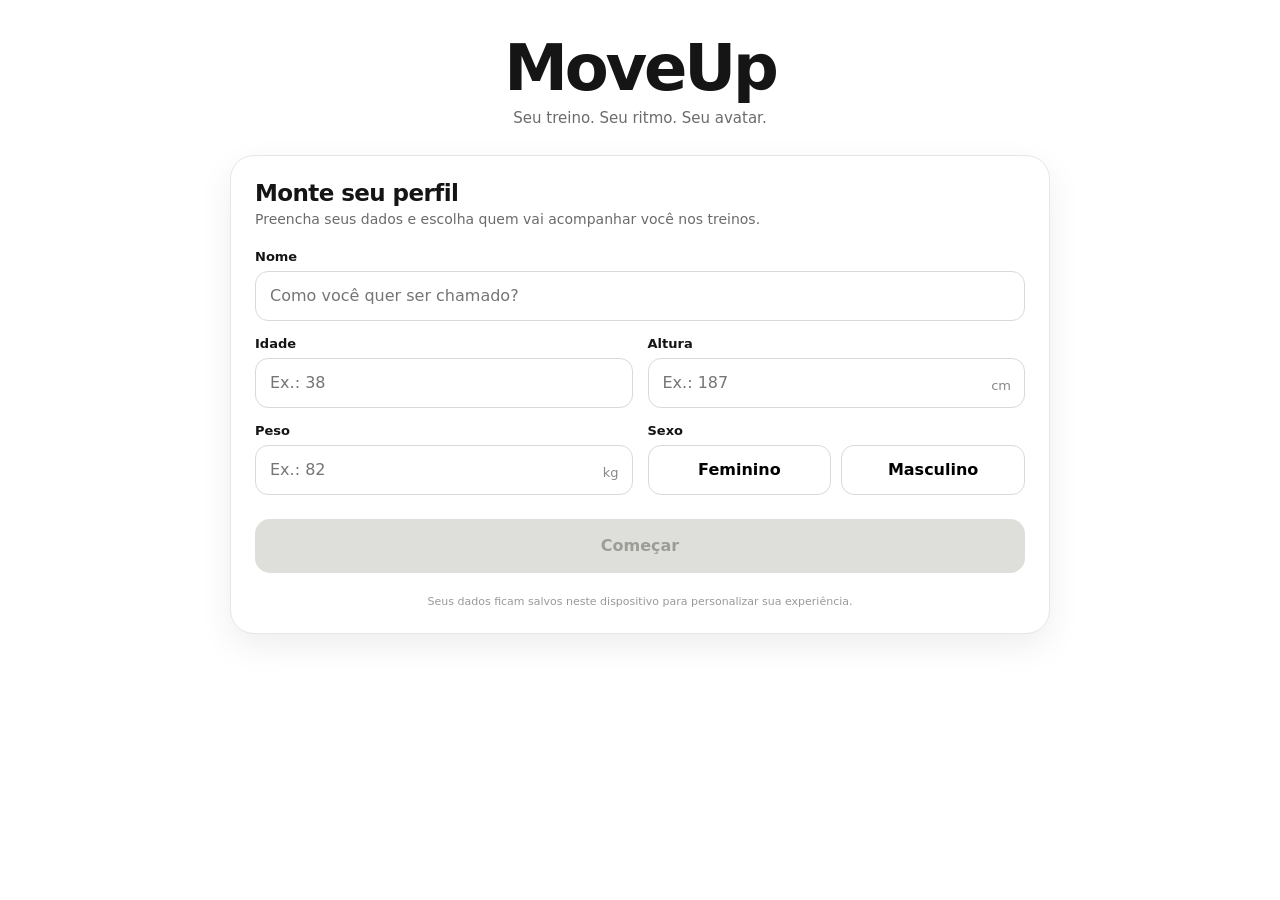
==== index.html @ d0812dfa "Compact MoveUp home to fit mobile viewport" ====
<!doctype html>
<html lang="pt-BR">
<head>
  <meta charset="utf-8" />
  <meta name="viewport" content="width=device-width,initial-scale=1,viewport-fit=cover" />
  <meta name="theme-color" content="#ffffff" />
  <title>MoveUp</title>
  <style>
    :root{--ink:#151515;--muted:#6b6b6b;--line:#e7e7e7;--soft:#f7f7f5;--accent:#65745a;--accent-dark:#4f5e46;--accent-soft:#eef2eb;--shadow:0 12px 34px rgba(0,0,0,.07)}
    *{box-sizing:border-box}
    body{margin:0;background:#fff;color:var(--ink);font-family:Inter,ui-sans-serif,system-ui,-apple-system,BlinkMacSystemFont,"Segoe UI",sans-serif;min-height:100svh}
    button,input{font:inherit}
    .page{width:min(860px,100%);margin:0 auto;padding:38px 20px 52px}
    .brand{text-align:center;margin-bottom:28px}
    .brand h1{margin:0;font-size:clamp(40px,8vw,64px);letter-spacing:-.05em;line-height:.95}
    .brand p{margin:10px 0 0;color:var(--muted);font-size:15px}
    .card{border:1px solid var(--line);border-radius:24px;padding:24px;background:#fff;box-shadow:var(--shadow)}
    h2{font-size:23px;margin:0 0 5px;letter-spacing:-.025em}
    .lead{margin:0 0 22px;color:var(--muted);font-size:14px}
    .hidden{display:none!important}

    .profile-home{display:none}
    .profile-home.show{display:block}
    .welcome{display:grid;grid-template-columns:132px 1fr;gap:22px;align-items:center}
    .welcome-avatar{width:132px;height:164px;border-radius:22px;overflow:hidden;background:var(--soft);border:1px solid var(--line)}
    .welcome-avatar img{display:block;width:100%;height:100%;object-fit:cover;object-position:center}
    .hello{font-size:13px;font-weight:850;letter-spacing:.12em;text-transform:uppercase;color:var(--accent-dark);margin-bottom:5px}
    .welcome h2{font-size:clamp(30px,6vw,42px);line-height:1;margin:0 0 8px;letter-spacing:-.04em}
    .profile-sub{color:var(--muted);font-size:14px;margin:0}
    .profile-data{display:grid;grid-template-columns:repeat(3,1fr);gap:10px;margin-top:22px}
    .data-box{background:var(--soft);border:1px solid var(--line);border-radius:16px;padding:14px 15px}
    .data-box strong{display:block;font-size:18px;letter-spacing:-.02em}
    .data-box span{display:block;color:var(--muted);font-size:11px;margin-top:3px;text-transform:uppercase;letter-spacing:.08em;font-weight:750}

    .calendar-block{margin-top:24px;padding-top:22px;border-top:1px solid var(--line)}
    .calendar-head{display:flex;align-items:center;justify-content:space-between;gap:12px;margin-bottom:14px}
    .calendar-title{font-size:17px;font-weight:850;letter-spacing:-.02em}
    .calendar-nav{display:flex;align-items:center;gap:8px}
    .calendar-month{min-width:132px;text-align:center;font-size:13px;font-weight:800;color:var(--accent-dark);text-transform:capitalize}
    .month-btn{width:34px;height:34px;border-radius:10px;border:1px solid var(--line);background:#fff;color:var(--accent-dark);font-weight:900;cursor:pointer;display:grid;place-items:center}
    .month-btn:hover{background:var(--accent-soft)}
    .weekdays,.calendar-grid{display:grid;grid-template-columns:repeat(7,1fr);gap:6px}
    .weekdays{margin-bottom:6px}
    .weekday{text-align:center;color:#9a9a96;font-size:10px;font-weight:800;text-transform:uppercase}
    .calendar-day{min-height:50px;border-radius:13px;display:flex;flex-direction:column;align-items:center;justify-content:center;gap:3px;position:relative;background:transparent}
    .calendar-day.empty{visibility:hidden}
    .calendar-day.today{background:var(--soft);box-shadow:inset 0 0 0 1px var(--line)}
    .day-number{font-size:12px;font-weight:750;color:#777}
    .workout-badge{width:30px;height:30px;border-radius:50%;display:grid;place-items:center;background:var(--accent);color:#fff;font-size:11px;font-weight:900;line-height:1;box-shadow:0 4px 10px rgba(79,94,70,.18)}
    .calendar-legend{margin:12px 0 0;color:#92928e;font-size:11px;text-align:center;line-height:1.4}

    .home-actions{display:grid;grid-template-columns:1fr auto;gap:10px;margin-top:22px}
    .primary{height:54px;border:0;border-radius:15px;background:var(--accent);color:#fff;font-weight:850;cursor:pointer;transition:.18s ease;padding:0 22px}
    .primary:hover{background:var(--accent-dark);transform:translateY(-1px)}
    .secondary{height:54px;border:1px solid #d5d8d2;border-radius:15px;background:#fff;color:var(--accent-dark);font-weight:800;cursor:pointer;padding:0 19px}
    .secondary:hover{background:var(--accent-soft)}
    .saved-note{text-align:center;color:#999;font-size:11px;margin:12px 8px 0;line-height:1.4}

    .form-view{display:block}
    .grid{display:grid;grid-template-columns:1fr 1fr;gap:15px}
    label{display:block;font-size:13px;font-weight:700;margin:0 0 7px}
    input{width:100%;height:50px;border:1px solid #d9d9d9;border-radius:13px;padding:0 14px;font-size:16px;outline:none;background:#fff}
    input:focus{border-color:var(--accent);box-shadow:0 0 0 3px rgba(101,116,90,.12)}
    .unit{position:relative}.unit input{padding-right:48px}.unit span{position:absolute;right:14px;bottom:15px;color:#888;font-size:13px;pointer-events:none}
    .full{grid-column:1/-1}
    .sex-row{display:grid;grid-template-columns:1fr 1fr;gap:10px}
    .choice{height:50px;border:1px solid #d9d9d9;border-radius:13px;background:#fff;font-weight:700;cursor:pointer;transition:.18s ease}
    .choice:hover{border-color:#b7b7b7}.choice.selected{border:2px solid var(--accent);background:#f4f6f2;color:var(--accent-dark)}
    .avatar-area{display:none;margin-top:25px;padding-top:24px;border-top:1px solid var(--line)}
    .avatar-area.show{display:block}
    .avatar-title{display:flex;align-items:end;justify-content:space-between;gap:12px;margin-bottom:14px}
    .avatar-title h3{margin:0;font-size:18px}.avatar-title span{font-size:12px;color:var(--muted)}
    .avatars{display:grid;grid-template-columns:repeat(4,1fr);gap:12px}
    .avatar{position:relative;border:1px solid var(--line);border-radius:18px;background:var(--soft);padding:8px;cursor:pointer;overflow:hidden;transition:.18s ease;min-width:0}
    .avatar:hover{transform:translateY(-2px);box-shadow:0 8px 22px rgba(0,0,0,.07)}
    .avatar.selected{border:3px solid var(--accent);padding:6px;background:#f1f5ee}
    .avatar img{display:block;width:100%;aspect-ratio:3/4;object-fit:cover;object-position:center;border-radius:12px;background:#fff}
    .avatar .name{text-align:center;font-size:12px;font-weight:750;padding:8px 2px 3px;white-space:nowrap;overflow:hidden;text-overflow:ellipsis}
    .check{display:none;position:absolute;top:13px;right:13px;width:26px;height:26px;border-radius:50%;background:var(--accent);color:#fff;align-items:center;justify-content:center;font-size:15px;font-weight:900;box-shadow:0 2px 8px rgba(0,0,0,.15)}
    .avatar.selected .check{display:flex}
    .actions{margin-top:24px;display:grid;grid-template-columns:1fr;gap:10px}
    #start{width:100%;height:54px;border:0;border-radius:15px;background:var(--accent);color:#fff;font-size:16px;font-weight:800;cursor:pointer;transition:.18s ease}
    #start:hover:not(:disabled){background:var(--accent-dark);transform:translateY(-1px)}
    #start:disabled{background:#dededb;color:#9d9d98;cursor:not-allowed}
    #cancelEdit{display:none;width:100%;height:50px;border:1px solid #d5d8d2;border-radius:15px;background:#fff;color:var(--accent-dark);font-weight:800;cursor:pointer}
    #cancelEdit.show{display:block}
    .privacy{text-align:center;color:#999;font-size:11px;margin:11px 8px 0;line-height:1.4}

    @media(max-width:640px){
      body{min-height:100dvh;overflow-x:hidden}
      .page{padding:12px 12px 16px}
      .brand{margin-bottom:10px}
      .brand h1{font-size:38px;line-height:.92}
      .brand p{margin-top:5px;font-size:12px}
      .card{padding:13px;border-radius:18px}

      .welcome{grid-template-columns:72px 1fr;gap:11px}
      .welcome-avatar{width:72px;height:88px;border-radius:15px}
      .hello{font-size:10px;letter-spacing:.1em;margin-bottom:2px}
      .welcome h2{font-size:25px;margin-bottom:4px}
      .profile-sub{font-size:12px}

      .profile-data{grid-template-columns:repeat(3,1fr);gap:5px;margin-top:10px}
      .data-box{padding:7px 5px;border-radius:12px;text-align:center}
      .data-box strong{font-size:14px;line-height:1.1}
      .data-box span{font-size:8px;margin-top:2px}

      .calendar-block{margin-top:10px;padding-top:9px}
      .calendar-head{margin-bottom:6px;gap:6px}
      .calendar-title{font-size:14px;white-space:nowrap}
      .calendar-nav{gap:4px}
      .calendar-month{min-width:108px;font-size:11px}
      .month-btn{width:28px;height:28px;border-radius:9px;font-size:15px}
      .weekdays,.calendar-grid{gap:1px}
      .weekdays{margin-bottom:1px}
      .weekday{font-size:8px}
      .calendar-day{min-height:34px;border-radius:9px;gap:1px}
      .day-number{font-size:9px;line-height:1}
      .workout-badge{width:21px;height:21px;font-size:8px;box-shadow:none}
      .calendar-legend{margin:5px 0 0;font-size:9px;line-height:1.2}

      .home-actions{grid-template-columns:minmax(0,1.65fr) minmax(0,1fr);gap:6px;margin-top:10px}
      .primary,.secondary{height:42px;border-radius:12px;padding:0 9px;font-size:12px}
      .saved-note{font-size:9px;margin:5px 4px 0}

      .grid{grid-template-columns:1fr;gap:13px}.full{grid-column:auto}.avatars{grid-template-columns:repeat(2,1fr);gap:10px}
    }

    @media(max-width:640px) and (max-height:720px){
      .page{padding-top:8px;padding-bottom:8px}
      .brand{margin-bottom:7px}
      .brand h1{font-size:34px}
      .brand p{font-size:11px}
      .card{padding:10px}
      .welcome{grid-template-columns:62px 1fr;gap:9px}
      .welcome-avatar{width:62px;height:76px}
      .welcome h2{font-size:22px}
      .profile-data{margin-top:7px}
      .data-box{padding:5px 4px}
      .calendar-block{margin-top:7px;padding-top:6px}
      .calendar-head{margin-bottom:3px}
      .calendar-day{min-height:30px}
      .calendar-legend{display:none}
      .home-actions{margin-top:7px}
      .primary,.secondary{height:38px}
      .saved-note{display:none}
    }
  </style>
</head>
<body>
  <main class="page">
    <header class="brand">
      <h1>MoveUp</h1>
      <p>Seu treino. Seu ritmo. Seu avatar.</p>
    </header>

    <section class="card">
      <div id="profileHome" class="profile-home">
        <div class="welcome">
          <div class="welcome-avatar"><img id="homeAvatar" alt="Seu avatar" /></div>
          <div>
            <div class="hello">Seu treino está pronto</div>
            <h2 id="welcomeName">Olá!</h2>
            <p id="profileSub" class="profile-sub"></p>
          </div>
        </div>

        <div class="profile-data">
          <div class="data-box"><strong id="homeAge">—</strong><span>Idade</span></div>
          <div class="data-box"><strong id="homeHeight">—</strong><span>Altura</span></div>
          <div class="data-box"><strong id="homeWeight">—</strong><span>Peso</span></div>
        </div>

        <div class="calendar-block" aria-label="Histórico de treinos">
          <div class="calendar-head">
            <div class="calendar-title">Seu calendário</div>
            <div class="calendar-nav">
              <button id="prevMonth" class="month-btn" type="button" aria-label="Mês anterior">‹</button>
              <div id="calendarMonth" class="calendar-month"></div>
              <button id="nextMonth" class="month-btn" type="button" aria-label="Próximo mês">›</button>
            </div>
          </div>
          <div class="weekdays" aria-hidden="true">
            <div class="weekday">Dom</div><div class="weekday">Seg</div><div class="weekday">Ter</div><div class="weekday">Qua</div><div class="weekday">Qui</div><div class="weekday">Sex</div><div class="weekday">Sáb</div>
          </div>
          <div id="calendarGrid" class="calendar-grid"></div>
          <p class="calendar-legend">A bolinha verde mostra quantas sequências completas você fez em cada dia.</p>
        </div>

        <div class="home-actions">
          <button id="goWorkout" class="primary" type="button">▶ Iniciar treino</button>
          <button id="editProfile" class="secondary" type="button">Editar perfil</button>
        </div>
        <p class="saved-note">Seu perfil fica salvo neste dispositivo.</p>
      </div>

      <div id="formView" class="form-view">
        <h2 id="formTitle">Monte seu perfil</h2>
        <p id="formLead" class="lead">Preencha seus dados e escolha quem vai acompanhar você nos treinos.</p>

        <form id="profileForm" autocomplete="on">
          <div class="grid">
            <div class="full">
              <label for="name">Nome</label>
              <input id="name" name="name" type="text" maxlength="50" placeholder="Como você quer ser chamado?" autocomplete="name" required />
            </div>
            <div>
              <label for="age">Idade</label>
              <input id="age" name="age" type="number" min="10" max="100" inputmode="numeric" placeholder="Ex.: 38" required />
            </div>
            <div>
              <label for="height">Altura</label>
              <div class="unit"><input id="height" name="height" type="number" min="100" max="230" inputmode="numeric" placeholder="Ex.: 187" required /><span>cm</span></div>
            </div>
            <div>
              <label for="weight">Peso</label>
              <div class="unit"><input id="weight" name="weight" type="number" min="30" max="300" step="0.1" inputmode="decimal" placeholder="Ex.: 82" required /><span>kg</span></div>
            </div>
            <div>
              <label>Sexo</label>
              <div class="sex-row" role="group" aria-label="Sexo">
                <button class="choice" type="button" data-sex="Woman">Feminino</button>
                <button class="choice" type="button" data-sex="Man">Masculino</button>
              </div>
            </div>
          </div>

          <div id="avatarArea" class="avatar-area" aria-live="polite">
            <div class="avatar-title">
              <h3>Escolha seu avatar</h3>
              <span>Você poderá alterar depois</span>
            </div>
            <div id="avatars" class="avatars"></div>
          </div>

          <div class="actions">
            <button id="start" type="submit" disabled>Começar</button>
            <button id="cancelEdit" type="button">Cancelar edição</button>
            <p class="privacy">Seus dados ficam salvos neste dispositivo para personalizar sua experiência.</p>
          </div>
        </form>
      </div>
    </section>
  </main>

  <script>
    const PROFILE_KEY='moveup_profile_v1';
    const HISTORY_KEY='morningRoutineHistory';
    const colors=[['Brown','Castanho'],['Blond','Loiro'],['Red','Ruivo'],['Black','Negro']];
    const colorLabels=Object.fromEntries(colors);
    let selectedSex='';
    let selectedAvatar='';
    let editingExisting=false;
    let currentProfile=null;
    const now=new Date();
    let calendarCursor=new Date(now.getFullYear(),now.getMonth(),1);

    const profileHome=document.getElementById('profileHome');
    const formView=document.getElementById('formView');
    const form=document.getElementById('profileForm');
    const avatarArea=document.getElementById('avatarArea');
    const avatars=document.getElementById('avatars');
    const start=document.getElementById('start');
    const cancelEdit=document.getElementById('cancelEdit');
    const formTitle=document.getElementById('formTitle');
    const formLead=document.getElementById('formLead');
    const sexButtons=[...document.querySelectorAll('[data-sex]')];
    const fields=['name','age','height','weight'].map(id=>document.getElementById(id));

    const avatarFile=(sex,color)=>`avatar/Avatar_${sex}_${color}.jpg`;
    const sexLabel=sex=>sex==='Woman'?'Feminino':'Masculino';

    function getSavedProfile(){
      try{return JSON.parse(localStorage.getItem(PROFILE_KEY)||'null')}catch(_){return null}
    }

    function getWorkoutHistory(){
      try{
        const h=JSON.parse(localStorage.getItem(HISTORY_KEY)||'{}');
        return h&&typeof h==='object'?h:{};
      }catch(_){return {}}
    }

    function calendarDateKey(year,monthIndex,day){
      return `${year}-${String(monthIndex+1).padStart(2,'0')}-${String(day).padStart(2,'0')}`;
    }

    function renderCalendar(){
      const grid=document.getElementById('calendarGrid');
      const monthLabel=document.getElementById('calendarMonth');
      if(!grid||!monthLabel)return;
      const year=calendarCursor.getFullYear();
      const month=calendarCursor.getMonth();
      const firstWeekday=new Date(year,month,1).getDay();
      const daysInMonth=new Date(year,month+1,0).getDate();
      const history=getWorkoutHistory();
      monthLabel.textContent=new Date(year,month,1).toLocaleDateString('pt-BR',{month:'long',year:'numeric'});
      grid.innerHTML='';
      for(let i=0;i<firstWeekday;i++){
        const empty=document.createElement('div');
        empty.className='calendar-day empty';
        grid.appendChild(empty);
      }
      for(let day=1;day<=daysInMonth;day++){
        const key=calendarDateKey(year,month,day);
        const count=Number(history[key]||0);
        const cell=document.createElement('div');
        cell.className='calendar-day';
        const isToday=year===now.getFullYear()&&month===now.getMonth()&&day===now.getDate();
        if(isToday)cell.classList.add('today');
        cell.setAttribute('aria-label',count?`${day}: ${count} sequência${count>1?'s':''} concluída${count>1?'s':''}`:`${day}: nenhuma sequência concluída`);
        const number=document.createElement('span');
        number.className='day-number';
        number.textContent=day;
        cell.appendChild(number);
        if(count>0){
          const badge=document.createElement('span');
          badge.className='workout-badge';
          badge.textContent=`${count}x`;
          cell.appendChild(badge);
        }
        grid.appendChild(cell);
      }
    }

    function renderAvatars(sex,keepAvatar=''){
      selectedAvatar=keepAvatar||'';
      avatars.innerHTML='';
      colors.forEach(([color,label])=>{
        const b=document.createElement('button');
        b.type='button';
        b.className='avatar';
        b.dataset.avatar=color;
        b.innerHTML=`<span class="check">✓</span><img src="${avatarFile(sex,color)}" alt="Avatar ${label}" loading="eager"><div class="name">${label}</div>`;
        if(color===selectedAvatar)b.classList.add('selected');
        b.addEventListener('click',()=>{
          selectedAvatar=color;
          [...avatars.children].forEach(x=>x.classList.toggle('selected',x===b));
          validate();
        });
        avatars.appendChild(b);
      });
      avatarArea.classList.add('show');
      validate();
    }

    function chooseSex(sex,avatar=''){
      selectedSex=sex;
      sexButtons.forEach(x=>x.classList.toggle('selected',x.dataset.sex===sex));
      renderAvatars(sex,avatar);
    }

    sexButtons.forEach(btn=>btn.addEventListener('click',()=>chooseSex(btn.dataset.sex)));

    function validate(){
      const okFields=fields.every(f=>String(f.value).trim()!==''&&f.checkValidity());
      start.disabled=!(okFields&&selectedSex&&selectedAvatar);
    }
    fields.forEach(f=>f.addEventListener('input',validate));

    function showHome(profile){
      currentProfile=profile;
      editingExisting=false;
      formView.classList.add('hidden');
      profileHome.classList.add('show');
      document.getElementById('homeAvatar').src=profile.avatarBase||avatarFile(profile.sex,profile.avatar);
      document.getElementById('welcomeName').textContent=`Olá, ${profile.name}`;
      document.getElementById('profileSub').textContent=`${sexLabel(profile.sex)} · ${colorLabels[profile.avatar]||profile.avatar}`;
      document.getElementById('homeAge').textContent=`${profile.age} anos`;
      document.getElementById('homeHeight').textContent=`${profile.heightCm} cm`;
      document.getElementById('homeWeight').textContent=`${profile.weightKg} kg`;
      renderCalendar();
    }

    function showFormForNewProfile(){
      currentProfile=null;
      editingExisting=false;
      profileHome.classList.remove('show');
      formView.classList.remove('hidden');
      formTitle.textContent='Monte seu perfil';
      formLead.textContent='Preencha seus dados e escolha quem vai acompanhar você nos treinos.';
      start.textContent='Começar';
      cancelEdit.classList.remove('show');
      form.reset();
      selectedSex='';
      selectedAvatar='';
      sexButtons.forEach(x=>x.classList.remove('selected'));
      avatars.innerHTML='';
      avatarArea.classList.remove('show');
      validate();
    }

    function showEdit(profile){
      currentProfile=profile;
      editingExisting=true;
      profileHome.classList.remove('show');
      formView.classList.remove('hidden');
      formTitle.textContent='Editar perfil';
      formLead.textContent='Atualize seus dados ou troque seu avatar.';
      start.textContent='Salvar alterações';
      cancelEdit.classList.add('show');
      document.getElementById('name').value=profile.name||'';
      document.getElementById('age').value=profile.age??'';
      document.getElementById('height').value=profile.heightCm??'';
      document.getElementById('weight').value=profile.weightKg??'';
      chooseSex(profile.sex,profile.avatar);
      validate();
      window.scrollTo({top:0,behavior:'smooth'});
    }

    form.addEventListener('submit',e=>{
      e.preventDefault();
      validate();
      if(start.disabled)return;
      const old=currentProfile||{};
      const profile={
        name:document.getElementById('name').value.trim(),
        age:Number(document.getElementById('age').value),
        heightCm:Number(document.getElementById('height').value),
        weightKg:Number(document.getElementById('weight').value),
        sex:selectedSex,
        avatar:selectedAvatar,
        avatarBase:avatarFile(selectedSex,selectedAvatar),
        createdAt:old.createdAt||new Date().toISOString(),
        updatedAt:new Date().toISOString()
      };
      localStorage.setItem(PROFILE_KEY,JSON.stringify(profile));
      currentProfile=profile;
      if(editingExisting)showHome(profile);else location.href='routine.html';
    });

    document.getElementById('goWorkout').addEventListener('click',()=>location.href='routine.html');
    document.getElementById('editProfile').addEventListener('click',()=>{const p=getSavedProfile();if(p)showEdit(p)});
    cancelEdit.addEventListener('click',()=>{const p=getSavedProfile();if(p)showHome(p)});
    document.getElementById('prevMonth').addEventListener('click',()=>{calendarCursor=new Date(calendarCursor.getFullYear(),calendarCursor.getMonth()-1,1);renderCalendar()});
    document.getElementById('nextMonth').addEventListener('click',()=>{calendarCursor=new Date(calendarCursor.getFullYear(),calendarCursor.getMonth()+1,1);renderCalendar()});
    document.addEventListener('visibilitychange',()=>{if(!document.hidden&&profileHome.classList.contains('show'))renderCalendar()});
    window.addEventListener('focus',()=>{if(profileHome.classList.contains('show'))renderCalendar()});

    const saved=getSavedProfile();
    if(saved&&saved.name&&saved.sex&&saved.avatar)showHome(saved);else showFormForNewProfile();
  </script>
</body>
</html>
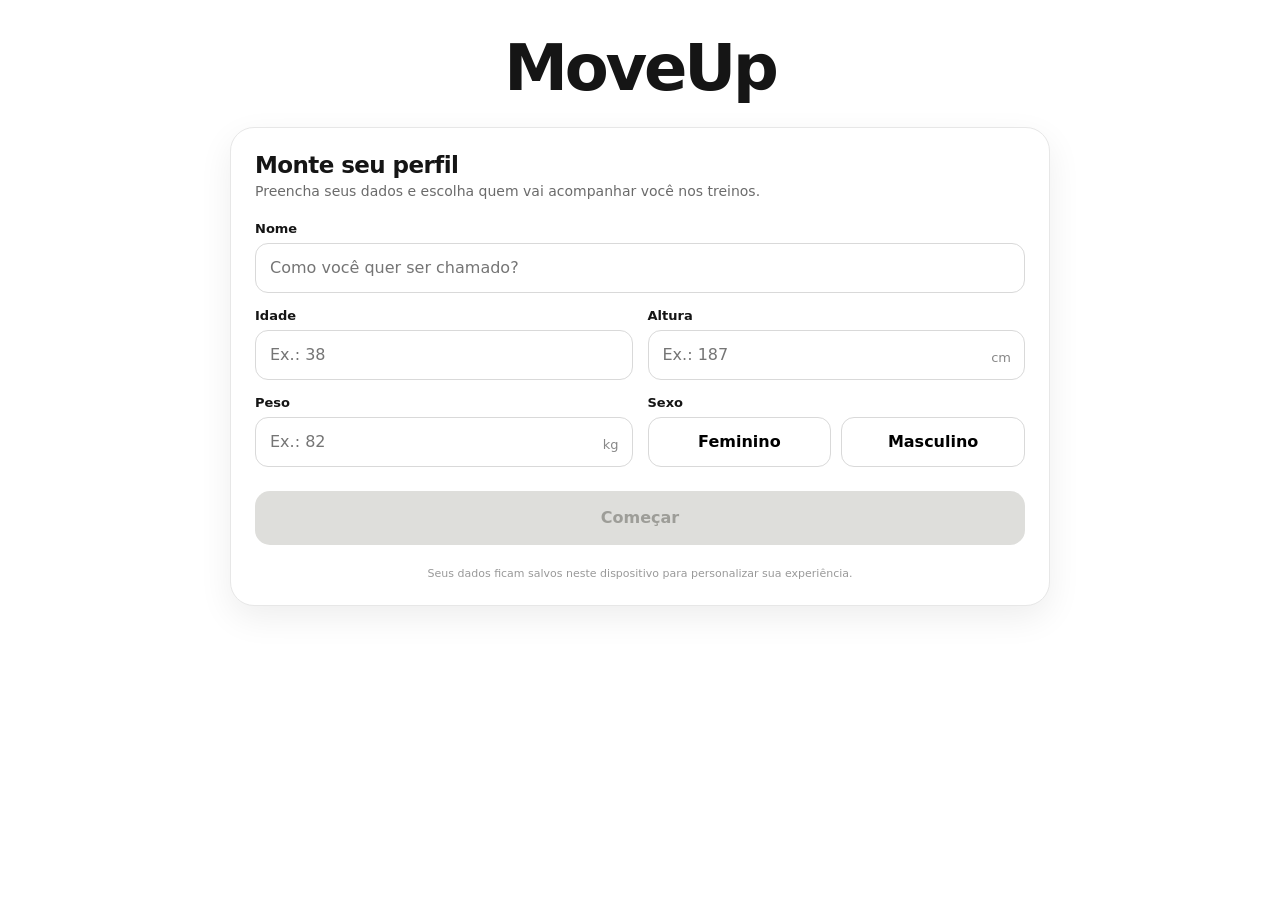
==== commit adfffbb3: "Compact MoveUp header" ====
--- a/index.html
+++ b/index.html
@@ -45,9 +45,24 @@
     .calendar-day{min-height:50px;border-radius:13px;display:flex;flex-direction:column;align-items:center;justify-content:center;gap:3px;position:relative;background:transparent}
     .calendar-day.empty{visibility:hidden}
     .calendar-day.today{background:var(--soft);box-shadow:inset 0 0 0 1px var(--line)}
+    .calendar-day.has-workout{cursor:pointer;transition:.15s ease}
+    .calendar-day.has-workout:hover{background:var(--accent-soft)}
     .day-number{font-size:12px;font-weight:750;color:#777}
     .workout-badge{width:30px;height:30px;border-radius:50%;display:grid;place-items:center;background:var(--accent);color:#fff;font-size:11px;font-weight:900;line-height:1;box-shadow:0 4px 10px rgba(79,94,70,.18)}
     .calendar-legend{margin:12px 0 0;color:#92928e;font-size:11px;text-align:center;line-height:1.4}
+    .water-pct{font-size:8px;font-weight:900;color:#4d7890;line-height:1}
+    .calendar-day.has-data{cursor:pointer;transition:.15s ease}
+    .calendar-day.has-data:hover{background:var(--accent-soft)}
+    .hydration{margin-top:14px;padding:14px 15px;border:1px solid var(--line);border-radius:17px;background:#fbfcfc}
+    .hydration-head{display:flex;align-items:flex-end;justify-content:space-between;gap:12px;margin-bottom:9px}
+    .hydration-title{font-size:14px;font-weight:900;letter-spacing:-.01em}
+    .hydration-value{font-size:12px;font-weight:850;color:#4d7890;white-space:nowrap}
+    .water-track{height:10px;border-radius:999px;background:#e7eef1;overflow:hidden}
+    .water-fill{height:100%;width:0;border-radius:999px;background:#5f91aa;transition:width .25s ease}
+    .water-meta{display:flex;justify-content:space-between;gap:8px;margin-top:6px;color:var(--muted);font-size:9px}
+    .water-buttons{display:grid;grid-template-columns:repeat(3,1fr) auto;gap:6px;margin-top:10px}
+    .water-btn,.water-undo{height:34px;border:1px solid #d7e1e5;border-radius:10px;background:#fff;color:#426f86;font-size:11px;font-weight:850;cursor:pointer;padding:0 9px}
+    .water-btn:hover,.water-undo:hover{background:#edf5f8}.water-undo{color:#777;border-color:var(--line)}
 
     .home-actions{display:grid;grid-template-columns:1fr auto;gap:10px;margin-top:22px}
     .primary{height:54px;border:0;border-radius:15px;background:var(--accent);color:#fff;font-weight:850;cursor:pointer;transition:.18s ease;padding:0 22px}
@@ -86,64 +101,75 @@
     #cancelEdit.show{display:block}
     .privacy{text-align:center;color:#999;font-size:11px;margin:11px 8px 0;line-height:1.4}
 
+    .history-backdrop{position:fixed;inset:0;background:rgba(20,24,18,.48);display:none;align-items:flex-end;justify-content:center;z-index:30;padding:18px}
+    .history-backdrop.show{display:flex}
+    .history-sheet{width:min(680px,100%);max-height:86dvh;overflow:auto;background:#fff;border-radius:24px;padding:20px;box-shadow:0 24px 70px rgba(0,0,0,.24)}
+    .history-sheet-head{display:flex;align-items:flex-start;justify-content:space-between;gap:12px;margin-bottom:14px}
+    .history-sheet-head h3{margin:0;font-size:23px;letter-spacing:-.03em}
+    .history-day-total{margin:4px 0 0;color:var(--accent-dark);font-weight:850;font-size:14px}
+    .history-close{width:36px;height:36px;border-radius:12px;border:1px solid var(--line);background:#fff;color:#444;font-size:22px;cursor:pointer}
+    .history-session{border:1px solid var(--line);border-radius:16px;overflow:hidden;margin-top:12px}
+    .history-session-head{display:flex;align-items:center;justify-content:space-between;gap:10px;padding:11px 12px;background:var(--soft)}
+    .history-session-title{font-weight:850;font-size:13px}
+    .history-session-meta{color:var(--muted);font-size:10px;margin-top:2px}
+    .history-session-kcal{color:var(--accent-dark);font-size:14px;font-weight:900;white-space:nowrap}
+    .history-row{display:grid;grid-template-columns:minmax(0,1fr) 116px 65px;gap:6px;align-items:center;padding:7px 10px;border-top:1px solid #f0f0ee;font-size:10px}
+    .history-row:first-child{border-top:0}
+    .history-row-name{font-weight:700;white-space:nowrap;overflow:hidden;text-overflow:ellipsis}
+    .history-row-intensity{text-align:center;color:var(--accent-dark);font-weight:800}
+    .history-row-kcal{text-align:right;font-weight:800}
+    .history-row.skipped{opacity:.5}
+    .history-legacy{margin:14px 0 0;padding:11px 12px;border-radius:13px;background:#f8f8f6;color:#777;font-size:11px;line-height:1.4}
+
     @media(max-width:640px){
-      body{min-height:100dvh;overflow-x:hidden}
-      .page{padding:12px 12px 16px}
-      .brand{margin-bottom:10px}
-      .brand h1{font-size:38px;line-height:.92}
-      .brand p{margin-top:5px;font-size:12px}
-      .card{padding:13px;border-radius:18px}
-
-      .welcome{grid-template-columns:72px 1fr;gap:11px}
-      .welcome-avatar{width:72px;height:88px;border-radius:15px}
-      .hello{font-size:10px;letter-spacing:.1em;margin-bottom:2px}
-      .welcome h2{font-size:25px;margin-bottom:4px}
-      .profile-sub{font-size:12px}
-
-      .profile-data{grid-template-columns:repeat(3,1fr);gap:5px;margin-top:10px}
-      .data-box{padding:7px 5px;border-radius:12px;text-align:center}
-      .data-box strong{font-size:14px;line-height:1.1}
-      .data-box span{font-size:8px;margin-top:2px}
-
-      .calendar-block{margin-top:10px;padding-top:9px}
-      .calendar-head{margin-bottom:6px;gap:6px}
-      .calendar-title{font-size:14px;white-space:nowrap}
-      .calendar-nav{gap:4px}
-      .calendar-month{min-width:108px;font-size:11px}
-      .month-btn{width:28px;height:28px;border-radius:9px;font-size:15px}
-      .weekdays,.calendar-grid{gap:1px}
-      .weekdays{margin-bottom:1px}
-      .weekday{font-size:8px}
-      .calendar-day{min-height:34px;border-radius:9px;gap:1px}
-      .day-number{font-size:9px;line-height:1}
-      .workout-badge{width:21px;height:21px;font-size:8px;box-shadow:none}
-      .calendar-legend{margin:5px 0 0;font-size:9px;line-height:1.2}
-
-      .home-actions{grid-template-columns:minmax(0,1.65fr) minmax(0,1fr);gap:6px;margin-top:10px}
-      .primary,.secondary{height:42px;border-radius:12px;padding:0 9px;font-size:12px}
-      .saved-note{font-size:9px;margin:5px 4px 0}
-
+      body.home-mode{height:100dvh;min-height:100dvh;overflow:hidden}
+      body.home-mode .page{height:100dvh;min-height:0;padding:12px 14px 10px;display:flex;flex-direction:column;overflow:hidden}
+      body.home-mode .brand{flex:0 0 auto;margin-bottom:6px}
+      body.home-mode .brand h1{font-size:34px;line-height:.94}
+      body.home-mode .brand p{margin-top:5px;font-size:12px}
+      body.home-mode .card{flex:1 1 auto;min-height:0;padding:14px;border-radius:20px;overflow:hidden}
+      body.home-mode .profile-home.show{height:100%;display:flex;flex-direction:column;min-height:0}
+      body.home-mode .welcome{flex:0 0 auto;grid-template-columns:84px 1fr;gap:12px}
+      body.home-mode .welcome-avatar{width:84px;height:102px;border-radius:16px}
+      body.home-mode .hello{font-size:10px;letter-spacing:.1em;margin-bottom:3px}
+      body.home-mode .welcome h2{font-size:28px;margin-bottom:4px}
+      body.home-mode .profile-sub{font-size:12px}
+      body.home-mode .profile-data{flex:0 0 auto;gap:7px;margin-top:10px}
+      body.home-mode .data-box{padding:8px 5px;border-radius:12px;text-align:center}
+      body.home-mode .data-box strong{font-size:16px;line-height:1.05}
+      body.home-mode .data-box span{font-size:8px;margin-top:2px}
+      body.home-mode .calendar-block{flex:1 1 auto;min-height:0;margin-top:10px;padding-top:9px;display:flex;flex-direction:column}
+      body.home-mode .calendar-head{flex:0 0 auto;margin-bottom:5px;gap:5px}
+      body.home-mode .calendar-title{font-size:15px;white-space:nowrap}
+      body.home-mode .calendar-nav{gap:4px}
+      body.home-mode .calendar-month{min-width:112px;font-size:11px}
+      body.home-mode .month-btn{width:30px;height:30px;border-radius:9px;font-size:16px}
+      body.home-mode .weekdays{flex:0 0 auto;gap:2px;margin-bottom:2px}
+      body.home-mode .weekday{font-size:8.5px}
+      body.home-mode .calendar-grid{flex:1 1 auto;min-height:0;gap:1px}
+      body.home-mode .calendar-day{min-height:0;border-radius:9px;gap:1px}
+      body.home-mode .day-number{font-size:10px;line-height:1}
+      body.home-mode .workout-badge{width:23px;height:23px;font-size:8.5px;box-shadow:none}
+      body.home-mode .calendar-legend{flex:0 0 auto;margin:3px 0 0;font-size:8px;line-height:1.1}
+      body.home-mode .hydration{flex:0 0 auto;margin-top:6px;padding:8px 9px;border-radius:12px}
+      body.home-mode .hydration-head{margin-bottom:5px}.hydration-title{font-size:12px}.hydration-value{font-size:10px}
+      body.home-mode .water-track{height:7px}.water-meta{margin-top:3px;font-size:7.5px}.water-buttons{margin-top:5px;gap:4px}
+      body.home-mode .water-btn,body.home-mode .water-undo{height:28px;border-radius:8px;font-size:9px;padding:0 5px}
+      body.home-mode .home-actions{flex:0 0 auto;grid-template-columns:minmax(0,1.65fr) minmax(0,1fr);gap:7px;margin-top:7px}
+      body.home-mode .primary,body.home-mode .secondary{height:44px;border-radius:12px;padding:0 8px;font-size:12.5px}
+      body.home-mode .saved-note{flex:0 0 auto;font-size:8.5px;margin:4px 2px 0;line-height:1.1}
+
+      body:not(.home-mode){min-height:100dvh;overflow-x:hidden}
+      body:not(.home-mode) .page{padding:18px 14px 28px}
+      body:not(.home-mode) .brand{margin-bottom:14px}
+      body:not(.home-mode) .brand h1{font-size:36px}
+      body:not(.home-mode) .brand p{margin-top:6px;font-size:13px}
+      body:not(.home-mode) .card{padding:16px;border-radius:20px}
       .grid{grid-template-columns:1fr;gap:13px}.full{grid-column:auto}.avatars{grid-template-columns:repeat(2,1fr);gap:10px}
-    }
-
-    @media(max-width:640px) and (max-height:720px){
-      .page{padding-top:8px;padding-bottom:8px}
-      .brand{margin-bottom:7px}
-      .brand h1{font-size:34px}
-      .brand p{font-size:11px}
-      .card{padding:10px}
-      .welcome{grid-template-columns:62px 1fr;gap:9px}
-      .welcome-avatar{width:62px;height:76px}
-      .welcome h2{font-size:22px}
-      .profile-data{margin-top:7px}
-      .data-box{padding:5px 4px}
-      .calendar-block{margin-top:7px;padding-top:6px}
-      .calendar-head{margin-bottom:3px}
-      .calendar-day{min-height:30px}
-      .calendar-legend{display:none}
-      .home-actions{margin-top:7px}
-      .primary,.secondary{height:38px}
-      .saved-note{display:none}
+      .history-backdrop{padding:8px}
+      .history-sheet{max-height:91dvh;border-radius:20px;padding:14px}
+      .history-sheet-head h3{font-size:20px}
+      .history-row{grid-template-columns:minmax(0,1fr) 96px 58px;padding:6px 7px;font-size:9px}
     }
   </style>
 </head>
@@ -151,7 +177,7 @@
   <main class="page">
     <header class="brand">
       <h1>MoveUp</h1>
-      <p>Seu treino. Seu ritmo. Seu avatar.</p>
+      
     </header>
 
     <section class="card">
@@ -184,7 +210,19 @@
             <div class="weekday">Dom</div><div class="weekday">Seg</div><div class="weekday">Ter</div><div class="weekday">Qua</div><div class="weekday">Qui</div><div class="weekday">Sex</div><div class="weekday">Sáb</div>
           </div>
           <div id="calendarGrid" class="calendar-grid"></div>
-          <p class="calendar-legend">A bolinha verde mostra quantas sequências completas você fez em cada dia.</p>
+          <p class="calendar-legend">Cada dia mostra sets concluídos e o percentual da meta de água atingido.</p>
+        </div>
+
+        <div class="hydration" aria-label="Consumo de água de hoje">
+          <div class="hydration-head"><div class="hydration-title">💧 Água hoje</div><div id="waterValue" class="hydration-value">0 / 0 ml</div></div>
+          <div class="water-track"><div id="waterFill" class="water-fill"></div></div>
+          <div class="water-meta"><span id="waterPercent">0% da meta</span><span id="waterGoalInfo"></span></div>
+          <div class="water-buttons">
+            <button class="water-btn" type="button" data-water="200">+200 ml</button>
+            <button class="water-btn" type="button" data-water="300">+300 ml</button>
+            <button class="water-btn" type="button" data-water="500">+500 ml</button>
+            <button id="waterUndo" class="water-undo" type="button" aria-label="Desfazer último registro de água">↶</button>
+          </div>
         </div>
 
         <div class="home-actions">
@@ -243,9 +281,25 @@
     </section>
   </main>
 
+  <div id="historyBackdrop" class="history-backdrop" role="dialog" aria-modal="true" aria-labelledby="historyTitle">
+    <div class="history-sheet">
+      <div class="history-sheet-head">
+        <div>
+          <h3 id="historyTitle">Histórico do dia</h3>
+          <p id="historyDayTotal" class="history-day-total"></p>
+        </div>
+        <button id="historyClose" class="history-close" type="button" aria-label="Fechar">×</button>
+      </div>
+      <div id="historyContent"></div>
+    </div>
+  </div>
+
   <script>
     const PROFILE_KEY='moveup_profile_v1';
     const HISTORY_KEY='morningRoutineHistory';
+    const SESSION_HISTORY_KEY='moveup_session_history_v1';
+    const WATER_KEY='moveup_water_history_v1';
+    const INTENSITY_LABELS={light:'Leve',moderate:'Moderado',intense:'Intenso'};
     const colors=[['Brown','Castanho'],['Blond','Loiro'],['Red','Ruivo'],['Black','Negro']];
     const colorLabels=Object.fromEntries(colors);
     let selectedSex='';
@@ -269,6 +323,7 @@
 
     const avatarFile=(sex,color)=>`avatar/Avatar_${sex}_${color}.jpg`;
     const sexLabel=sex=>sex==='Woman'?'Feminino':'Masculino';
+    const formatKcal=value=>{const n=Number(value)||0;return Number.isInteger(n)?String(n):n.toFixed(1).replace('.',',')};
 
     function getSavedProfile(){
       try{return JSON.parse(localStorage.getItem(PROFILE_KEY)||'null')}catch(_){return null}
@@ -281,8 +336,86 @@
       }catch(_){return {}}
     }
 
+    function getWaterHistory(){
+      try{const h=JSON.parse(localStorage.getItem(WATER_KEY)||'{}');return h&&typeof h==='object'?h:{}}catch(_){return {}}
+    }
+
+    function saveWaterHistory(h){localStorage.setItem(WATER_KEY,JSON.stringify(h))}
+    function todayKey(){const d=new Date();return calendarDateKey(d.getFullYear(),d.getMonth(),d.getDate())}
+    function waterMlPerKg(age){age=Number(age)||0;if(age<=17)return 40;if(age<=55)return 35;if(age<=65)return 30;return 25}
+    function waterGoalFor(key){
+      const p=getSavedProfile(); if(!p)return 0;
+      const sets=Number(getWorkoutHistory()[key]||0);
+      return Math.round((Number(p.weightKg)||0)*waterMlPerKg(p.age)+sets*500);
+    }
+    function waterConsumedFor(key){const e=getWaterHistory()[key];return e?Number(e.totalMl||0):0}
+    function waterPercentFor(key){const goal=waterGoalFor(key);return goal?Math.round(waterConsumedFor(key)/goal*100):0}
+    function renderHydration(){
+      const key=todayKey(), consumed=waterConsumedFor(key), goal=waterGoalFor(key), pct=goal?Math.round(consumed/goal*100):0;
+      document.getElementById('waterValue').textContent=`${consumed.toLocaleString('pt-BR')} / ${goal.toLocaleString('pt-BR')} ml`;
+      document.getElementById('waterPercent').textContent=`${pct}% da meta`;
+      document.getElementById('waterFill').style.width=`${Math.min(100,pct)}%`;
+      const sets=Number(getWorkoutHistory()[key]||0);
+      document.getElementById('waterGoalInfo').textContent=sets?`meta inclui +${(sets*500).toLocaleString('pt-BR')} ml de treino`:`${waterMlPerKg(currentProfile?.age||0)} ml/kg`;
+      document.getElementById('waterUndo').disabled=!(getWaterHistory()[key]?.entries||[]).length;
+    }
+    function addWater(ml){
+      const h=getWaterHistory(),key=todayKey();
+      if(!h[key])h[key]={totalMl:0,entries:[]};
+      h[key].totalMl=Number(h[key].totalMl||0)+ml;h[key].entries.push({ml,at:new Date().toISOString()});saveWaterHistory(h);renderHydration();renderCalendar();
+    }
+    function undoWater(){
+      const h=getWaterHistory(),key=todayKey(),e=h[key];if(!e||!e.entries?.length)return;
+      const last=e.entries.pop();e.totalMl=Math.max(0,Number(e.totalMl||0)-Number(last.ml||0));if(!e.totalMl&&!e.entries.length)delete h[key];saveWaterHistory(h);renderHydration();renderCalendar();
+    }
+
+    function getSessionHistory(){
+      try{
+        const h=JSON.parse(localStorage.getItem(SESSION_HISTORY_KEY)||'{}');
+        return h&&typeof h==='object'?h:{};
+      }catch(_){return {}}
+    }
+
     function calendarDateKey(year,monthIndex,day){
       return `${year}-${String(monthIndex+1).padStart(2,'0')}-${String(day).padStart(2,'0')}`;
+    }
+
+    function formatDateKey(key){
+      const [year,month,day]=key.split('-').map(Number);
+      return new Date(year,month-1,day).toLocaleDateString('pt-BR',{day:'numeric',month:'long',year:'numeric'});
+    }
+
+    function formatTime(iso){
+      if(!iso)return '';
+      try{return new Date(iso).toLocaleTimeString('pt-BR',{hour:'2-digit',minute:'2-digit'})}catch(_){return ''}
+    }
+
+    function openDayHistory(key,legacyCount){
+      const sessions=getSessionHistory()[key]||[];
+      const total=sessions.reduce((sum,s)=>sum+(Number(s.totalKcal)||0),0);
+      document.getElementById('historyTitle').textContent=formatDateKey(key);
+      document.getElementById('historyDayTotal').textContent=sessions.length?`Total com calorias registradas: ~${formatKcal(total)} kcal`:'';
+
+      const html=sessions.map((session,index)=>{
+        const rows=(session.exercises||[]).map(item=>{
+          const intensity=item.status==='skipped'?'Pulado':INTENSITY_LABELS[item.intensity]||'Moderado';
+          const detail=item.status==='skipped'?intensity:`${intensity}${item.reps?` · ${item.reps} reps`:''}`;
+          return `<div class="history-row ${item.status==='skipped'?'skipped':''}"><span class="history-row-name">${item.name}</span><span class="history-row-intensity">${detail}</span><span class="history-row-kcal">${item.status==='skipped'?'0':`~${formatKcal(item.kcal)}`} kcal</span></div>`;
+        }).join('');
+        return `<section class="history-session"><div class="history-session-head"><div><div class="history-session-title">Sequência ${index+1}</div><div class="history-session-meta">${formatTime(session.completedAt)} · ${session.weightKg||'—'} kg</div></div><div class="history-session-kcal">~${formatKcal(session.totalKcal)} kcal</div></div><div>${rows}</div></section>`;
+      }).join('');
+
+      const missing=Math.max(0,Number(legacyCount||0)-sessions.length);
+      const legacyNote=missing?`<div class="history-legacy">${missing} sequência${missing>1?'s':''} deste dia foi${missing>1?'ram':''} registrada${missing>1?'s':''} antes do detalhamento de intensidade e calorias. Por isso, não há calorias disponíveis para ${missing>1?'essas sequências':'essa sequência'}.</div>`:'';
+      document.getElementById('historyContent').innerHTML=html||legacyNote||'<div class="history-legacy">Ainda não há detalhes de treino para este dia.</div>';
+      if(html&&legacyNote)document.getElementById('historyContent').insertAdjacentHTML('beforeend',legacyNote);
+      document.getElementById('historyBackdrop').classList.add('show');
+      document.body.style.overflow='hidden';
+    }
+
+    function closeDayHistory(){
+      document.getElementById('historyBackdrop').classList.remove('show');
+      document.body.style.overflow='';
     }
 
     function renderCalendar(){
@@ -293,9 +426,12 @@
       const month=calendarCursor.getMonth();
       const firstWeekday=new Date(year,month,1).getDay();
       const daysInMonth=new Date(year,month+1,0).getDate();
+      const rows=Math.ceil((firstWeekday+daysInMonth)/7);
       const history=getWorkoutHistory();
+      const waterHistory=getWaterHistory();
       monthLabel.textContent=new Date(year,month,1).toLocaleDateString('pt-BR',{month:'long',year:'numeric'});
       grid.innerHTML='';
+      grid.style.gridTemplateRows=`repeat(${rows},minmax(0,1fr))`;
       for(let i=0;i<firstWeekday;i++){
         const empty=document.createElement('div');
         empty.className='calendar-day empty';
@@ -304,21 +440,27 @@
       for(let day=1;day<=daysInMonth;day++){
         const key=calendarDateKey(year,month,day);
         const count=Number(history[key]||0);
+        const waterPct=waterHistory[key]?waterPercentFor(key):0;
         const cell=document.createElement('div');
         cell.className='calendar-day';
         const isToday=year===now.getFullYear()&&month===now.getMonth()&&day===now.getDate();
         if(isToday)cell.classList.add('today');
-        cell.setAttribute('aria-label',count?`${day}: ${count} sequência${count>1?'s':''} concluída${count>1?'s':''}`:`${day}: nenhuma sequência concluída`);
+        cell.setAttribute('aria-label',`${day}: ${count} sequência${count!==1?'s':''} concluída${count!==1?'s':''}; ${waterPct}% da meta de água`);
         const number=document.createElement('span');
         number.className='day-number';
         number.textContent=day;
         cell.appendChild(number);
         if(count>0){
+          cell.classList.add('has-workout');
+          cell.tabIndex=0;
           const badge=document.createElement('span');
           badge.className='workout-badge';
           badge.textContent=`${count}x`;
           cell.appendChild(badge);
+          cell.addEventListener('click',()=>openDayHistory(key,count));
+          cell.addEventListener('keydown',e=>{if(e.key==='Enter'||e.key===' '){e.preventDefault();openDayHistory(key,count)}});
         }
+        if(waterHistory[key]){const wp=document.createElement('span');wp.className='water-pct';wp.textContent=`${waterPct}% 💧`;cell.appendChild(wp)}
         grid.appendChild(cell);
       }
     }
@@ -361,6 +503,7 @@
     function showHome(profile){
       currentProfile=profile;
       editingExisting=false;
+      document.body.classList.add('home-mode');
       formView.classList.add('hidden');
       profileHome.classList.add('show');
       document.getElementById('homeAvatar').src=profile.avatarBase||avatarFile(profile.sex,profile.avatar);
@@ -370,11 +513,13 @@
       document.getElementById('homeHeight').textContent=`${profile.heightCm} cm`;
       document.getElementById('homeWeight').textContent=`${profile.weightKg} kg`;
       renderCalendar();
+      renderHydration();
     }
 
     function showFormForNewProfile(){
       currentProfile=null;
       editingExisting=false;
+      document.body.classList.remove('home-mode');
       profileHome.classList.remove('show');
       formView.classList.remove('hidden');
       formTitle.textContent='Monte seu perfil';
@@ -393,6 +538,7 @@
     function showEdit(profile){
       currentProfile=profile;
       editingExisting=true;
+      document.body.classList.remove('home-mode');
       profileHome.classList.remove('show');
       formView.classList.remove('hidden');
       formTitle.textContent='Editar perfil';
@@ -429,13 +575,18 @@
       if(editingExisting)showHome(profile);else location.href='routine.html';
     });
 
+    document.querySelectorAll('[data-water]').forEach(b=>b.addEventListener('click',()=>addWater(Number(b.dataset.water))));
+    document.getElementById('waterUndo').addEventListener('click',undoWater);
     document.getElementById('goWorkout').addEventListener('click',()=>location.href='routine.html');
     document.getElementById('editProfile').addEventListener('click',()=>{const p=getSavedProfile();if(p)showEdit(p)});
     cancelEdit.addEventListener('click',()=>{const p=getSavedProfile();if(p)showHome(p)});
     document.getElementById('prevMonth').addEventListener('click',()=>{calendarCursor=new Date(calendarCursor.getFullYear(),calendarCursor.getMonth()-1,1);renderCalendar()});
     document.getElementById('nextMonth').addEventListener('click',()=>{calendarCursor=new Date(calendarCursor.getFullYear(),calendarCursor.getMonth()+1,1);renderCalendar()});
-    document.addEventListener('visibilitychange',()=>{if(!document.hidden&&profileHome.classList.contains('show'))renderCalendar()});
-    window.addEventListener('focus',()=>{if(profileHome.classList.contains('show'))renderCalendar()});
+    document.getElementById('historyClose').addEventListener('click',closeDayHistory);
+    document.getElementById('historyBackdrop').addEventListener('click',e=>{if(e.target.id==='historyBackdrop')closeDayHistory()});
+    document.addEventListener('keydown',e=>{if(e.key==='Escape')closeDayHistory()});
+    document.addEventListener('visibilitychange',()=>{if(!document.hidden&&profileHome.classList.contains('show')){renderCalendar();renderHydration()}});
+    window.addEventListener('focus',()=>{if(profileHome.classList.contains('show')){renderCalendar();renderHydration()}});
 
     const saved=getSavedProfile();
     if(saved&&saved.name&&saved.sex&&saved.avatar)showHome(saved);else showFormForNewProfile();
